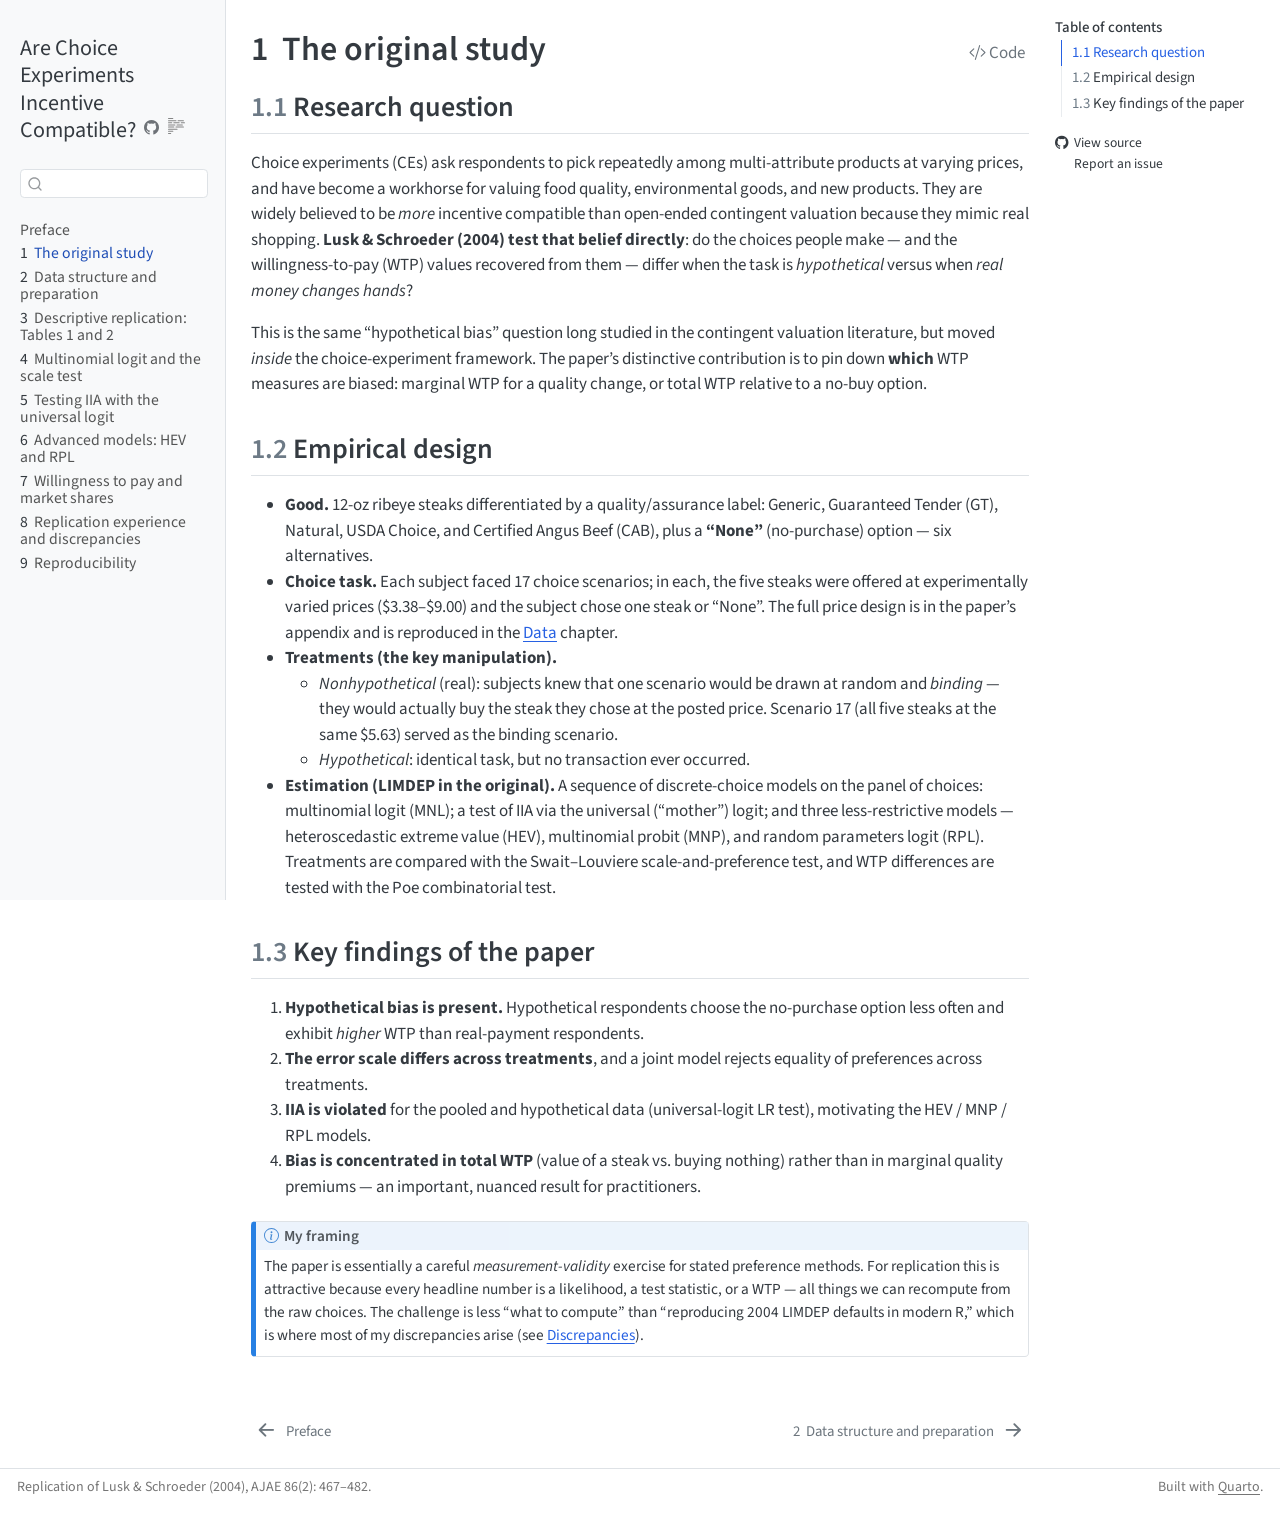
==== docs/01-original-study.html @ c5e1722f "Quarto book: replication of Lusk & Schroeder (2004) in R Multi-chapter Quarto book reproducing Table" ====
<!DOCTYPE html>
<html xmlns="http://www.w3.org/1999/xhtml" lang="en" xml:lang="en"><head>

<meta charset="utf-8">
<meta name="generator" content="quarto-1.4.555">

<meta name="viewport" content="width=device-width, initial-scale=1.0, user-scalable=yes">


<title>Are Choice Experiments Incentive Compatible? - 1&nbsp; The original study</title>
<style>
code{white-space: pre-wrap;}
span.smallcaps{font-variant: small-caps;}
div.columns{display: flex; gap: min(4vw, 1.5em);}
div.column{flex: auto; overflow-x: auto;}
div.hanging-indent{margin-left: 1.5em; text-indent: -1.5em;}
ul.task-list{list-style: none;}
ul.task-list li input[type="checkbox"] {
  width: 0.8em;
  margin: 0 0.8em 0.2em -1em; /* quarto-specific, see https://github.com/quarto-dev/quarto-cli/issues/4556 */ 
  vertical-align: middle;
}
/* CSS for syntax highlighting */
pre > code.sourceCode { white-space: pre; position: relative; }
pre > code.sourceCode > span { line-height: 1.25; }
pre > code.sourceCode > span:empty { height: 1.2em; }
.sourceCode { overflow: visible; }
code.sourceCode > span { color: inherit; text-decoration: inherit; }
div.sourceCode { margin: 1em 0; }
pre.sourceCode { margin: 0; }
@media screen {
div.sourceCode { overflow: auto; }
}
@media print {
pre > code.sourceCode { white-space: pre-wrap; }
pre > code.sourceCode > span { text-indent: -5em; padding-left: 5em; }
}
pre.numberSource code
  { counter-reset: source-line 0; }
pre.numberSource code > span
  { position: relative; left: -4em; counter-increment: source-line; }
pre.numberSource code > span > a:first-child::before
  { content: counter(source-line);
    position: relative; left: -1em; text-align: right; vertical-align: baseline;
    border: none; display: inline-block;
    -webkit-touch-callout: none; -webkit-user-select: none;
    -khtml-user-select: none; -moz-user-select: none;
    -ms-user-select: none; user-select: none;
    padding: 0 4px; width: 4em;
  }
pre.numberSource { margin-left: 3em;  padding-left: 4px; }
div.sourceCode
  {   }
@media screen {
pre > code.sourceCode > span > a:first-child::before { text-decoration: underline; }
}
</style>


<script src="site_libs/quarto-nav/quarto-nav.js"></script>
<script src="site_libs/quarto-nav/headroom.min.js"></script>
<script src="site_libs/clipboard/clipboard.min.js"></script>
<script src="site_libs/quarto-search/autocomplete.umd.js"></script>
<script src="site_libs/quarto-search/fuse.min.js"></script>
<script src="site_libs/quarto-search/quarto-search.js"></script>
<meta name="quarto:offset" content="./">
<link href="./02-data.html" rel="next">
<link href="./index.html" rel="prev">
<script src="site_libs/quarto-html/quarto.js"></script>
<script src="site_libs/quarto-html/popper.min.js"></script>
<script src="site_libs/quarto-html/tippy.umd.min.js"></script>
<script src="site_libs/quarto-html/anchor.min.js"></script>
<link href="site_libs/quarto-html/tippy.css" rel="stylesheet">
<link href="site_libs/quarto-html/quarto-syntax-highlighting.css" rel="stylesheet" id="quarto-text-highlighting-styles">
<script src="site_libs/bootstrap/bootstrap.min.js"></script>
<link href="site_libs/bootstrap/bootstrap-icons.css" rel="stylesheet">
<link href="site_libs/bootstrap/bootstrap.min.css" rel="stylesheet" id="quarto-bootstrap" data-mode="light">
<script id="quarto-search-options" type="application/json">{
  "location": "sidebar",
  "copy-button": false,
  "collapse-after": 3,
  "panel-placement": "start",
  "type": "textbox",
  "limit": 50,
  "keyboard-shortcut": [
    "f",
    "/",
    "s"
  ],
  "show-item-context": false,
  "language": {
    "search-no-results-text": "No results",
    "search-matching-documents-text": "matching documents",
    "search-copy-link-title": "Copy link to search",
    "search-hide-matches-text": "Hide additional matches",
    "search-more-match-text": "more match in this document",
    "search-more-matches-text": "more matches in this document",
    "search-clear-button-title": "Clear",
    "search-text-placeholder": "",
    "search-detached-cancel-button-title": "Cancel",
    "search-submit-button-title": "Submit",
    "search-label": "Search"
  }
}</script>


</head>

<body class="nav-sidebar docked">

<div id="quarto-search-results"></div>
  <header id="quarto-header" class="headroom fixed-top">
  <nav class="quarto-secondary-nav">
    <div class="container-fluid d-flex">
      <button type="button" class="quarto-btn-toggle btn" data-bs-toggle="collapse" data-bs-target=".quarto-sidebar-collapse-item" aria-controls="quarto-sidebar" aria-expanded="false" aria-label="Toggle sidebar navigation" onclick="if (window.quartoToggleHeadroom) { window.quartoToggleHeadroom(); }">
        <i class="bi bi-layout-text-sidebar-reverse"></i>
      </button>
        <nav class="quarto-page-breadcrumbs" aria-label="breadcrumb"><ol class="breadcrumb"><li class="breadcrumb-item"><a href="./01-original-study.html"><span class="chapter-number">1</span>&nbsp; <span class="chapter-title">The original study</span></a></li></ol></nav>
        <a class="flex-grow-1" role="button" data-bs-toggle="collapse" data-bs-target=".quarto-sidebar-collapse-item" aria-controls="quarto-sidebar" aria-expanded="false" aria-label="Toggle sidebar navigation" onclick="if (window.quartoToggleHeadroom) { window.quartoToggleHeadroom(); }">      
        </a>
      <button type="button" class="btn quarto-search-button" aria-label="" onclick="window.quartoOpenSearch();">
        <i class="bi bi-search"></i>
      </button>
    </div>
  </nav>
</header>
<!-- content -->
<div id="quarto-content" class="quarto-container page-columns page-rows-contents page-layout-article">
<!-- sidebar -->
  <nav id="quarto-sidebar" class="sidebar collapse collapse-horizontal quarto-sidebar-collapse-item sidebar-navigation docked overflow-auto">
    <div class="pt-lg-2 mt-2 text-left sidebar-header">
    <div class="sidebar-title mb-0 py-0">
      <a href="./">Are Choice Experiments Incentive Compatible?</a> 
        <div class="sidebar-tools-main">
    <a href="https://github.com/JunJie-Chang/ADCA-replication" title="Source Code" class="quarto-navigation-tool px-1" aria-label="Source Code"><i class="bi bi-github"></i></a>
  <a href="" class="quarto-reader-toggle quarto-navigation-tool px-1" onclick="window.quartoToggleReader(); return false;" title="Toggle reader mode">
  <div class="quarto-reader-toggle-btn">
  <i class="bi"></i>
  </div>
</a>
</div>
    </div>
      </div>
        <div class="mt-2 flex-shrink-0 align-items-center">
        <div class="sidebar-search">
        <div id="quarto-search" class="" title="Search"></div>
        </div>
        </div>
    <div class="sidebar-menu-container"> 
    <ul class="list-unstyled mt-1">
        <li class="sidebar-item">
  <div class="sidebar-item-container"> 
  <a href="./index.html" class="sidebar-item-text sidebar-link">
 <span class="menu-text">Preface</span></a>
  </div>
</li>
        <li class="sidebar-item">
  <div class="sidebar-item-container"> 
  <a href="./01-original-study.html" class="sidebar-item-text sidebar-link active">
 <span class="menu-text"><span class="chapter-number">1</span>&nbsp; <span class="chapter-title">The original study</span></span></a>
  </div>
</li>
        <li class="sidebar-item">
  <div class="sidebar-item-container"> 
  <a href="./02-data.html" class="sidebar-item-text sidebar-link">
 <span class="menu-text"><span class="chapter-number">2</span>&nbsp; <span class="chapter-title">Data structure and preparation</span></span></a>
  </div>
</li>
        <li class="sidebar-item">
  <div class="sidebar-item-container"> 
  <a href="./03-descriptives.html" class="sidebar-item-text sidebar-link">
 <span class="menu-text"><span class="chapter-number">3</span>&nbsp; <span class="chapter-title">Descriptive replication: Tables 1 and 2</span></span></a>
  </div>
</li>
        <li class="sidebar-item">
  <div class="sidebar-item-container"> 
  <a href="./04-mnl.html" class="sidebar-item-text sidebar-link">
 <span class="menu-text"><span class="chapter-number">4</span>&nbsp; <span class="chapter-title">Multinomial logit and the scale test</span></span></a>
  </div>
</li>
        <li class="sidebar-item">
  <div class="sidebar-item-container"> 
  <a href="./05-iia.html" class="sidebar-item-text sidebar-link">
 <span class="menu-text"><span class="chapter-number">5</span>&nbsp; <span class="chapter-title">Testing IIA with the universal logit</span></span></a>
  </div>
</li>
        <li class="sidebar-item">
  <div class="sidebar-item-container"> 
  <a href="./06-advanced-models.html" class="sidebar-item-text sidebar-link">
 <span class="menu-text"><span class="chapter-number">6</span>&nbsp; <span class="chapter-title">Advanced models: HEV and RPL</span></span></a>
  </div>
</li>
        <li class="sidebar-item">
  <div class="sidebar-item-container"> 
  <a href="./07-wtp-figure.html" class="sidebar-item-text sidebar-link">
 <span class="menu-text"><span class="chapter-number">7</span>&nbsp; <span class="chapter-title">Willingness to pay and market shares</span></span></a>
  </div>
</li>
        <li class="sidebar-item">
  <div class="sidebar-item-container"> 
  <a href="./08-discrepancies.html" class="sidebar-item-text sidebar-link">
 <span class="menu-text"><span class="chapter-number">8</span>&nbsp; <span class="chapter-title">Replication experience and discrepancies</span></span></a>
  </div>
</li>
        <li class="sidebar-item">
  <div class="sidebar-item-container"> 
  <a href="./09-reproducibility.html" class="sidebar-item-text sidebar-link">
 <span class="menu-text"><span class="chapter-number">9</span>&nbsp; <span class="chapter-title">Reproducibility</span></span></a>
  </div>
</li>
    </ul>
    </div>
</nav>
<div id="quarto-sidebar-glass" class="quarto-sidebar-collapse-item" data-bs-toggle="collapse" data-bs-target=".quarto-sidebar-collapse-item"></div>
<!-- margin-sidebar -->
    <div id="quarto-margin-sidebar" class="sidebar margin-sidebar">
        <nav id="TOC" role="doc-toc" class="toc-active">
    <h2 id="toc-title">Table of contents</h2>
   
  <ul>
  <li><a href="#research-question" id="toc-research-question" class="nav-link active" data-scroll-target="#research-question"><span class="header-section-number">1.1</span> Research question</a></li>
  <li><a href="#empirical-design" id="toc-empirical-design" class="nav-link" data-scroll-target="#empirical-design"><span class="header-section-number">1.2</span> Empirical design</a></li>
  <li><a href="#key-findings-of-the-paper" id="toc-key-findings-of-the-paper" class="nav-link" data-scroll-target="#key-findings-of-the-paper"><span class="header-section-number">1.3</span> Key findings of the paper</a></li>
  </ul>
<div class="toc-actions"><ul><li><a href="https://github.com/JunJie-Chang/ADCA-replication/blob/main/01-original-study.qmd" class="toc-action"><i class="bi bi-github"></i>View source</a></li><li><a href="https://github.com/JunJie-Chang/ADCA-replication/issues/new" class="toc-action"><i class="bi empty"></i>Report an issue</a></li></ul></div></nav>
    </div>
<!-- main -->
<main class="content" id="quarto-document-content">

<header id="title-block-header" class="quarto-title-block default">
<div class="quarto-title">
<div class="quarto-title-block"><div><h1 class="title"><span id="sec-intro" class="quarto-section-identifier"><span class="chapter-number">1</span>&nbsp; <span class="chapter-title">The original study</span></span></h1><button type="button" class="btn code-tools-button" id="quarto-code-tools-source"><i class="bi"></i> Code</button></div></div>
</div>



<div class="quarto-title-meta">

    
  
    
  </div>
  


</header>


<section id="research-question" class="level2" data-number="1.1">
<h2 data-number="1.1" class="anchored" data-anchor-id="research-question"><span class="header-section-number">1.1</span> Research question</h2>
<p>Choice experiments (CEs) ask respondents to pick repeatedly among multi-attribute products at varying prices, and have become a workhorse for valuing food quality, environmental goods, and new products. They are widely believed to be <em>more</em> incentive compatible than open-ended contingent valuation because they mimic real shopping. <strong>Lusk &amp; Schroeder (2004) test that belief directly</strong>: do the choices people make — and the willingness-to-pay (WTP) values recovered from them — differ when the task is <em>hypothetical</em> versus when <em>real money changes hands</em>?</p>
<p>This is the same “hypothetical bias” question long studied in the contingent valuation literature, but moved <em>inside</em> the choice-experiment framework. The paper’s distinctive contribution is to pin down <strong>which</strong> WTP measures are biased: marginal WTP for a quality change, or total WTP relative to a no-buy option.</p>
</section>
<section id="empirical-design" class="level2" data-number="1.2">
<h2 data-number="1.2" class="anchored" data-anchor-id="empirical-design"><span class="header-section-number">1.2</span> Empirical design</h2>
<ul>
<li><strong>Good.</strong> 12-oz ribeye steaks differentiated by a quality/assurance label: Generic, Guaranteed Tender (GT), Natural, USDA Choice, and Certified Angus Beef (CAB), plus a <strong>“None”</strong> (no-purchase) option — six alternatives.</li>
<li><strong>Choice task.</strong> Each subject faced 17 choice scenarios; in each, the five steaks were offered at experimentally varied prices ($3.38–$9.00) and the subject chose one steak or “None”. The full price design is in the paper’s appendix and is reproduced in the <a href="./02-data.html">Data</a> chapter.</li>
<li><strong>Treatments (the key manipulation).</strong>
<ul>
<li><em>Nonhypothetical</em> (real): subjects knew that one scenario would be drawn at random and <em>binding</em> — they would actually buy the steak they chose at the posted price. Scenario 17 (all five steaks at the same $5.63) served as the binding scenario.</li>
<li><em>Hypothetical</em>: identical task, but no transaction ever occurred.</li>
</ul></li>
<li><strong>Estimation (LIMDEP in the original).</strong> A sequence of discrete-choice models on the panel of choices: multinomial logit (MNL); a test of IIA via the universal (“mother”) logit; and three less-restrictive models — heteroscedastic extreme value (HEV), multinomial probit (MNP), and random parameters logit (RPL). Treatments are compared with the Swait–Louviere scale-and-preference test, and WTP differences are tested with the Poe combinatorial test.</li>
</ul>
</section>
<section id="key-findings-of-the-paper" class="level2" data-number="1.3">
<h2 data-number="1.3" class="anchored" data-anchor-id="key-findings-of-the-paper"><span class="header-section-number">1.3</span> Key findings of the paper</h2>
<ol type="1">
<li><strong>Hypothetical bias is present.</strong> Hypothetical respondents choose the no-purchase option less often and exhibit <em>higher</em> WTP than real-payment respondents.</li>
<li><strong>The error scale differs across treatments</strong>, and a joint model rejects equality of preferences across treatments.</li>
<li><strong>IIA is violated</strong> for the pooled and hypothetical data (universal-logit LR test), motivating the HEV / MNP / RPL models.</li>
<li><strong>Bias is concentrated in total WTP</strong> (value of a steak vs.&nbsp;buying nothing) rather than in marginal quality premiums — an important, nuanced result for practitioners.</li>
</ol>
<div class="callout callout-style-default callout-note callout-titled">
<div class="callout-header d-flex align-content-center">
<div class="callout-icon-container">
<i class="callout-icon"></i>
</div>
<div class="callout-title-container flex-fill">
My framing
</div>
</div>
<div class="callout-body-container callout-body">
<p>The paper is essentially a careful <em>measurement-validity</em> exercise for stated preference methods. For replication this is attractive because every headline number is a likelihood, a test statistic, or a WTP — all things we can recompute from the raw choices. The challenge is less “what to compute” than “reproducing 2004 LIMDEP defaults in modern R,” which is where most of my discrepancies arise (see <a href="./08-discrepancies.html">Discrepancies</a>).</p>
</div>
</div>


<!-- -->

</section>

</main> <!-- /main -->
<script id="quarto-html-after-body" type="application/javascript">
window.document.addEventListener("DOMContentLoaded", function (event) {
  const toggleBodyColorMode = (bsSheetEl) => {
    const mode = bsSheetEl.getAttribute("data-mode");
    const bodyEl = window.document.querySelector("body");
    if (mode === "dark") {
      bodyEl.classList.add("quarto-dark");
      bodyEl.classList.remove("quarto-light");
    } else {
      bodyEl.classList.add("quarto-light");
      bodyEl.classList.remove("quarto-dark");
    }
  }
  const toggleBodyColorPrimary = () => {
    const bsSheetEl = window.document.querySelector("link#quarto-bootstrap");
    if (bsSheetEl) {
      toggleBodyColorMode(bsSheetEl);
    }
  }
  toggleBodyColorPrimary();  
  const icon = "";
  const anchorJS = new window.AnchorJS();
  anchorJS.options = {
    placement: 'right',
    icon: icon
  };
  anchorJS.add('.anchored');
  const isCodeAnnotation = (el) => {
    for (const clz of el.classList) {
      if (clz.startsWith('code-annotation-')) {                     
        return true;
      }
    }
    return false;
  }
  const clipboard = new window.ClipboardJS('.code-copy-button', {
    text: function(trigger) {
      const codeEl = trigger.previousElementSibling.cloneNode(true);
      for (const childEl of codeEl.children) {
        if (isCodeAnnotation(childEl)) {
          childEl.remove();
        }
      }
      return codeEl.innerText;
    }
  });
  clipboard.on('success', function(e) {
    // button target
    const button = e.trigger;
    // don't keep focus
    button.blur();
    // flash "checked"
    button.classList.add('code-copy-button-checked');
    var currentTitle = button.getAttribute("title");
    button.setAttribute("title", "Copied!");
    let tooltip;
    if (window.bootstrap) {
      button.setAttribute("data-bs-toggle", "tooltip");
      button.setAttribute("data-bs-placement", "left");
      button.setAttribute("data-bs-title", "Copied!");
      tooltip = new bootstrap.Tooltip(button, 
        { trigger: "manual", 
          customClass: "code-copy-button-tooltip",
          offset: [0, -8]});
      tooltip.show();    
    }
    setTimeout(function() {
      if (tooltip) {
        tooltip.hide();
        button.removeAttribute("data-bs-title");
        button.removeAttribute("data-bs-toggle");
        button.removeAttribute("data-bs-placement");
      }
      button.setAttribute("title", currentTitle);
      button.classList.remove('code-copy-button-checked');
    }, 1000);
    // clear code selection
    e.clearSelection();
  });
  const viewSource = window.document.getElementById('quarto-view-source') ||
                     window.document.getElementById('quarto-code-tools-source');
  if (viewSource) {
    const sourceUrl = viewSource.getAttribute("data-quarto-source-url");
    viewSource.addEventListener("click", function(e) {
      if (sourceUrl) {
        // rstudio viewer pane
        if (/\bcapabilities=\b/.test(window.location)) {
          window.open(sourceUrl);
        } else {
          window.location.href = sourceUrl;
        }
      } else {
        const modal = new bootstrap.Modal(document.getElementById('quarto-embedded-source-code-modal'));
        modal.show();
      }
      return false;
    });
  }
  function toggleCodeHandler(show) {
    return function(e) {
      const detailsSrc = window.document.querySelectorAll(".cell > details > .sourceCode");
      for (let i=0; i<detailsSrc.length; i++) {
        const details = detailsSrc[i].parentElement;
        if (show) {
          details.open = true;
        } else {
          details.removeAttribute("open");
        }
      }
      const cellCodeDivs = window.document.querySelectorAll(".cell > .sourceCode");
      const fromCls = show ? "hidden" : "unhidden";
      const toCls = show ? "unhidden" : "hidden";
      for (let i=0; i<cellCodeDivs.length; i++) {
        const codeDiv = cellCodeDivs[i];
        if (codeDiv.classList.contains(fromCls)) {
          codeDiv.classList.remove(fromCls);
          codeDiv.classList.add(toCls);
        } 
      }
      return false;
    }
  }
  const hideAllCode = window.document.getElementById("quarto-hide-all-code");
  if (hideAllCode) {
    hideAllCode.addEventListener("click", toggleCodeHandler(false));
  }
  const showAllCode = window.document.getElementById("quarto-show-all-code");
  if (showAllCode) {
    showAllCode.addEventListener("click", toggleCodeHandler(true));
  }
    var localhostRegex = new RegExp(/^(?:http|https):\/\/localhost\:?[0-9]*\//);
    var mailtoRegex = new RegExp(/^mailto:/);
      var filterRegex = new RegExp('/' + window.location.host + '/');
    var isInternal = (href) => {
        return filterRegex.test(href) || localhostRegex.test(href) || mailtoRegex.test(href);
    }
    // Inspect non-navigation links and adorn them if external
 	var links = window.document.querySelectorAll('a[href]:not(.nav-link):not(.navbar-brand):not(.toc-action):not(.sidebar-link):not(.sidebar-item-toggle):not(.pagination-link):not(.no-external):not([aria-hidden]):not(.dropdown-item):not(.quarto-navigation-tool)');
    for (var i=0; i<links.length; i++) {
      const link = links[i];
      if (!isInternal(link.href)) {
        // undo the damage that might have been done by quarto-nav.js in the case of
        // links that we want to consider external
        if (link.dataset.originalHref !== undefined) {
          link.href = link.dataset.originalHref;
        }
      }
    }
  function tippyHover(el, contentFn, onTriggerFn, onUntriggerFn) {
    const config = {
      allowHTML: true,
      maxWidth: 500,
      delay: 100,
      arrow: false,
      appendTo: function(el) {
          return el.parentElement;
      },
      interactive: true,
      interactiveBorder: 10,
      theme: 'quarto',
      placement: 'bottom-start',
    };
    if (contentFn) {
      config.content = contentFn;
    }
    if (onTriggerFn) {
      config.onTrigger = onTriggerFn;
    }
    if (onUntriggerFn) {
      config.onUntrigger = onUntriggerFn;
    }
    window.tippy(el, config); 
  }
  const noterefs = window.document.querySelectorAll('a[role="doc-noteref"]');
  for (var i=0; i<noterefs.length; i++) {
    const ref = noterefs[i];
    tippyHover(ref, function() {
      // use id or data attribute instead here
      let href = ref.getAttribute('data-footnote-href') || ref.getAttribute('href');
      try { href = new URL(href).hash; } catch {}
      const id = href.replace(/^#\/?/, "");
      const note = window.document.getElementById(id);
      if (note) {
        return note.innerHTML;
      } else {
        return "";
      }
    });
  }
  const xrefs = window.document.querySelectorAll('a.quarto-xref');
  const processXRef = (id, note) => {
    // Strip column container classes
    const stripColumnClz = (el) => {
      el.classList.remove("page-full", "page-columns");
      if (el.children) {
        for (const child of el.children) {
          stripColumnClz(child);
        }
      }
    }
    stripColumnClz(note)
    if (id === null || id.startsWith('sec-')) {
      // Special case sections, only their first couple elements
      const container = document.createElement("div");
      if (note.children && note.children.length > 2) {
        container.appendChild(note.children[0].cloneNode(true));
        for (let i = 1; i < note.children.length; i++) {
          const child = note.children[i];
          if (child.tagName === "P" && child.innerText === "") {
            continue;
          } else {
            container.appendChild(child.cloneNode(true));
            break;
          }
        }
        if (window.Quarto?.typesetMath) {
          window.Quarto.typesetMath(container);
        }
        return container.innerHTML
      } else {
        if (window.Quarto?.typesetMath) {
          window.Quarto.typesetMath(note);
        }
        return note.innerHTML;
      }
    } else {
      // Remove any anchor links if they are present
      const anchorLink = note.querySelector('a.anchorjs-link');
      if (anchorLink) {
        anchorLink.remove();
      }
      if (window.Quarto?.typesetMath) {
        window.Quarto.typesetMath(note);
      }
      // TODO in 1.5, we should make sure this works without a callout special case
      if (note.classList.contains("callout")) {
        return note.outerHTML;
      } else {
        return note.innerHTML;
      }
    }
  }
  for (var i=0; i<xrefs.length; i++) {
    const xref = xrefs[i];
    tippyHover(xref, undefined, function(instance) {
      instance.disable();
      let url = xref.getAttribute('href');
      let hash = undefined; 
      if (url.startsWith('#')) {
        hash = url;
      } else {
        try { hash = new URL(url).hash; } catch {}
      }
      if (hash) {
        const id = hash.replace(/^#\/?/, "");
        const note = window.document.getElementById(id);
        if (note !== null) {
          try {
            const html = processXRef(id, note.cloneNode(true));
            instance.setContent(html);
          } finally {
            instance.enable();
            instance.show();
          }
        } else {
          // See if we can fetch this
          fetch(url.split('#')[0])
          .then(res => res.text())
          .then(html => {
            const parser = new DOMParser();
            const htmlDoc = parser.parseFromString(html, "text/html");
            const note = htmlDoc.getElementById(id);
            if (note !== null) {
              const html = processXRef(id, note);
              instance.setContent(html);
            } 
          }).finally(() => {
            instance.enable();
            instance.show();
          });
        }
      } else {
        // See if we can fetch a full url (with no hash to target)
        // This is a special case and we should probably do some content thinning / targeting
        fetch(url)
        .then(res => res.text())
        .then(html => {
          const parser = new DOMParser();
          const htmlDoc = parser.parseFromString(html, "text/html");
          const note = htmlDoc.querySelector('main.content');
          if (note !== null) {
            // This should only happen for chapter cross references
            // (since there is no id in the URL)
            // remove the first header
            if (note.children.length > 0 && note.children[0].tagName === "HEADER") {
              note.children[0].remove();
            }
            const html = processXRef(null, note);
            instance.setContent(html);
          } 
        }).finally(() => {
          instance.enable();
          instance.show();
        });
      }
    }, function(instance) {
    });
  }
      let selectedAnnoteEl;
      const selectorForAnnotation = ( cell, annotation) => {
        let cellAttr = 'data-code-cell="' + cell + '"';
        let lineAttr = 'data-code-annotation="' +  annotation + '"';
        const selector = 'span[' + cellAttr + '][' + lineAttr + ']';
        return selector;
      }
      const selectCodeLines = (annoteEl) => {
        const doc = window.document;
        const targetCell = annoteEl.getAttribute("data-target-cell");
        const targetAnnotation = annoteEl.getAttribute("data-target-annotation");
        const annoteSpan = window.document.querySelector(selectorForAnnotation(targetCell, targetAnnotation));
        const lines = annoteSpan.getAttribute("data-code-lines").split(",");
        const lineIds = lines.map((line) => {
          return targetCell + "-" + line;
        })
        let top = null;
        let height = null;
        let parent = null;
        if (lineIds.length > 0) {
            //compute the position of the single el (top and bottom and make a div)
            const el = window.document.getElementById(lineIds[0]);
            top = el.offsetTop;
            height = el.offsetHeight;
            parent = el.parentElement.parentElement;
          if (lineIds.length > 1) {
            const lastEl = window.document.getElementById(lineIds[lineIds.length - 1]);
            const bottom = lastEl.offsetTop + lastEl.offsetHeight;
            height = bottom - top;
          }
          if (top !== null && height !== null && parent !== null) {
            // cook up a div (if necessary) and position it 
            let div = window.document.getElementById("code-annotation-line-highlight");
            if (div === null) {
              div = window.document.createElement("div");
              div.setAttribute("id", "code-annotation-line-highlight");
              div.style.position = 'absolute';
              parent.appendChild(div);
            }
            div.style.top = top - 2 + "px";
            div.style.height = height + 4 + "px";
            div.style.left = 0;
            let gutterDiv = window.document.getElementById("code-annotation-line-highlight-gutter");
            if (gutterDiv === null) {
              gutterDiv = window.document.createElement("div");
              gutterDiv.setAttribute("id", "code-annotation-line-highlight-gutter");
              gutterDiv.style.position = 'absolute';
              const codeCell = window.document.getElementById(targetCell);
              const gutter = codeCell.querySelector('.code-annotation-gutter');
              gutter.appendChild(gutterDiv);
            }
            gutterDiv.style.top = top - 2 + "px";
            gutterDiv.style.height = height + 4 + "px";
          }
          selectedAnnoteEl = annoteEl;
        }
      };
      const unselectCodeLines = () => {
        const elementsIds = ["code-annotation-line-highlight", "code-annotation-line-highlight-gutter"];
        elementsIds.forEach((elId) => {
          const div = window.document.getElementById(elId);
          if (div) {
            div.remove();
          }
        });
        selectedAnnoteEl = undefined;
      };
        // Handle positioning of the toggle
    window.addEventListener(
      "resize",
      throttle(() => {
        elRect = undefined;
        if (selectedAnnoteEl) {
          selectCodeLines(selectedAnnoteEl);
        }
      }, 10)
    );
    function throttle(fn, ms) {
    let throttle = false;
    let timer;
      return (...args) => {
        if(!throttle) { // first call gets through
            fn.apply(this, args);
            throttle = true;
        } else { // all the others get throttled
            if(timer) clearTimeout(timer); // cancel #2
            timer = setTimeout(() => {
              fn.apply(this, args);
              timer = throttle = false;
            }, ms);
        }
      };
    }
      // Attach click handler to the DT
      const annoteDls = window.document.querySelectorAll('dt[data-target-cell]');
      for (const annoteDlNode of annoteDls) {
        annoteDlNode.addEventListener('click', (event) => {
          const clickedEl = event.target;
          if (clickedEl !== selectedAnnoteEl) {
            unselectCodeLines();
            const activeEl = window.document.querySelector('dt[data-target-cell].code-annotation-active');
            if (activeEl) {
              activeEl.classList.remove('code-annotation-active');
            }
            selectCodeLines(clickedEl);
            clickedEl.classList.add('code-annotation-active');
          } else {
            // Unselect the line
            unselectCodeLines();
            clickedEl.classList.remove('code-annotation-active');
          }
        });
      }
  const findCites = (el) => {
    const parentEl = el.parentElement;
    if (parentEl) {
      const cites = parentEl.dataset.cites;
      if (cites) {
        return {
          el,
          cites: cites.split(' ')
        };
      } else {
        return findCites(el.parentElement)
      }
    } else {
      return undefined;
    }
  };
  var bibliorefs = window.document.querySelectorAll('a[role="doc-biblioref"]');
  for (var i=0; i<bibliorefs.length; i++) {
    const ref = bibliorefs[i];
    const citeInfo = findCites(ref);
    if (citeInfo) {
      tippyHover(citeInfo.el, function() {
        var popup = window.document.createElement('div');
        citeInfo.cites.forEach(function(cite) {
          var citeDiv = window.document.createElement('div');
          citeDiv.classList.add('hanging-indent');
          citeDiv.classList.add('csl-entry');
          var biblioDiv = window.document.getElementById('ref-' + cite);
          if (biblioDiv) {
            citeDiv.innerHTML = biblioDiv.innerHTML;
          }
          popup.appendChild(citeDiv);
        });
        return popup.innerHTML;
      });
    }
  }
});
</script>
<nav class="page-navigation">
  <div class="nav-page nav-page-previous">
      <a href="./index.html" class="pagination-link" aria-label="Preface">
        <i class="bi bi-arrow-left-short"></i> <span class="nav-page-text">Preface</span>
      </a>          
  </div>
  <div class="nav-page nav-page-next">
      <a href="./02-data.html" class="pagination-link" aria-label="Data structure and preparation">
        <span class="nav-page-text"><span class="chapter-number">2</span>&nbsp; <span class="chapter-title">Data structure and preparation</span></span> <i class="bi bi-arrow-right-short"></i>
      </a>
  </div>
</nav><div class="modal fade" id="quarto-embedded-source-code-modal" tabindex="-1" aria-labelledby="quarto-embedded-source-code-modal-label" aria-hidden="true"><div class="modal-dialog modal-dialog-scrollable"><div class="modal-content"><div class="modal-header"><h5 class="modal-title" id="quarto-embedded-source-code-modal-label">Source Code</h5><button class="btn-close" data-bs-dismiss="modal"></button></div><div class="modal-body"><div class="">
<div class="sourceCode" id="cb1" data-shortcodes="false"><pre class="sourceCode markdown code-with-copy"><code class="sourceCode markdown"><span id="cb1-1"><a href="#cb1-1" aria-hidden="true" tabindex="-1"></a><span class="fu"># The original study {#sec-intro}</span></span>
<span id="cb1-2"><a href="#cb1-2" aria-hidden="true" tabindex="-1"></a></span>
<span id="cb1-5"><a href="#cb1-5" aria-hidden="true" tabindex="-1"></a><span class="in">```{r}</span></span>
<span id="cb1-6"><a href="#cb1-6" aria-hidden="true" tabindex="-1"></a><span class="co">#| include: false</span></span>
<span id="cb1-7"><a href="#cb1-7" aria-hidden="true" tabindex="-1"></a><span class="fu">source</span>(<span class="st">"_common.R"</span>)</span>
<span id="cb1-8"><a href="#cb1-8" aria-hidden="true" tabindex="-1"></a><span class="in">```</span></span>
<span id="cb1-9"><a href="#cb1-9" aria-hidden="true" tabindex="-1"></a></span>
<span id="cb1-10"><a href="#cb1-10" aria-hidden="true" tabindex="-1"></a><span class="fu">## Research question</span></span>
<span id="cb1-11"><a href="#cb1-11" aria-hidden="true" tabindex="-1"></a></span>
<span id="cb1-12"><a href="#cb1-12" aria-hidden="true" tabindex="-1"></a>Choice experiments (CEs) ask respondents to pick repeatedly among</span>
<span id="cb1-13"><a href="#cb1-13" aria-hidden="true" tabindex="-1"></a>multi-attribute products at varying prices, and have become a workhorse for</span>
<span id="cb1-14"><a href="#cb1-14" aria-hidden="true" tabindex="-1"></a>valuing food quality, environmental goods, and new products. They are widely</span>
<span id="cb1-15"><a href="#cb1-15" aria-hidden="true" tabindex="-1"></a>believed to be *more* incentive compatible than open-ended contingent valuation</span>
<span id="cb1-16"><a href="#cb1-16" aria-hidden="true" tabindex="-1"></a>because they mimic real shopping. **Lusk &amp; Schroeder (2004) test that belief</span>
<span id="cb1-17"><a href="#cb1-17" aria-hidden="true" tabindex="-1"></a>directly**: do the choices people make — and the willingness-to-pay (WTP) values</span>
<span id="cb1-18"><a href="#cb1-18" aria-hidden="true" tabindex="-1"></a>recovered from them — differ when the task is *hypothetical* versus when *real</span>
<span id="cb1-19"><a href="#cb1-19" aria-hidden="true" tabindex="-1"></a>money changes hands*?</span>
<span id="cb1-20"><a href="#cb1-20" aria-hidden="true" tabindex="-1"></a></span>
<span id="cb1-21"><a href="#cb1-21" aria-hidden="true" tabindex="-1"></a>This is the same "hypothetical bias" question long studied in the contingent</span>
<span id="cb1-22"><a href="#cb1-22" aria-hidden="true" tabindex="-1"></a>valuation literature, but moved *inside* the choice-experiment framework. The</span>
<span id="cb1-23"><a href="#cb1-23" aria-hidden="true" tabindex="-1"></a>paper's distinctive contribution is to pin down **which** WTP measures are</span>
<span id="cb1-24"><a href="#cb1-24" aria-hidden="true" tabindex="-1"></a>biased: marginal WTP for a quality change, or total WTP relative to a no-buy</span>
<span id="cb1-25"><a href="#cb1-25" aria-hidden="true" tabindex="-1"></a>option.</span>
<span id="cb1-26"><a href="#cb1-26" aria-hidden="true" tabindex="-1"></a></span>
<span id="cb1-27"><a href="#cb1-27" aria-hidden="true" tabindex="-1"></a><span class="fu">## Empirical design</span></span>
<span id="cb1-28"><a href="#cb1-28" aria-hidden="true" tabindex="-1"></a></span>
<span id="cb1-29"><a href="#cb1-29" aria-hidden="true" tabindex="-1"></a><span class="ss">- </span>**Good.** 12-oz ribeye steaks differentiated by a quality/assurance label:</span>
<span id="cb1-30"><a href="#cb1-30" aria-hidden="true" tabindex="-1"></a>  Generic, Guaranteed Tender (GT), Natural, USDA Choice, and Certified Angus</span>
<span id="cb1-31"><a href="#cb1-31" aria-hidden="true" tabindex="-1"></a>  Beef (CAB), plus a **"None"** (no-purchase) option — six alternatives.</span>
<span id="cb1-32"><a href="#cb1-32" aria-hidden="true" tabindex="-1"></a><span class="ss">- </span>**Choice task.** Each subject faced 17 choice scenarios; in each, the five</span>
<span id="cb1-33"><a href="#cb1-33" aria-hidden="true" tabindex="-1"></a>  steaks were offered at experimentally varied prices (\$3.38–\$9.00) and the</span>
<span id="cb1-34"><a href="#cb1-34" aria-hidden="true" tabindex="-1"></a>  subject chose one steak or "None". The full price design is in the paper's</span>
<span id="cb1-35"><a href="#cb1-35" aria-hidden="true" tabindex="-1"></a>  appendix and is reproduced in the <span class="co">[</span><span class="ot">Data</span><span class="co">](02-data.qmd)</span> chapter.</span>
<span id="cb1-36"><a href="#cb1-36" aria-hidden="true" tabindex="-1"></a><span class="ss">- </span>**Treatments (the key manipulation).**</span>
<span id="cb1-37"><a href="#cb1-37" aria-hidden="true" tabindex="-1"></a><span class="ss">  - </span>*Nonhypothetical* (real): subjects knew that one scenario would be drawn at</span>
<span id="cb1-38"><a href="#cb1-38" aria-hidden="true" tabindex="-1"></a>    random and *binding* — they would actually buy the steak they chose at the</span>
<span id="cb1-39"><a href="#cb1-39" aria-hidden="true" tabindex="-1"></a>    posted price. Scenario 17 (all five steaks at the same \$5.63) served as the</span>
<span id="cb1-40"><a href="#cb1-40" aria-hidden="true" tabindex="-1"></a>    binding scenario.</span>
<span id="cb1-41"><a href="#cb1-41" aria-hidden="true" tabindex="-1"></a><span class="ss">  - </span>*Hypothetical*: identical task, but no transaction ever occurred.</span>
<span id="cb1-42"><a href="#cb1-42" aria-hidden="true" tabindex="-1"></a><span class="ss">- </span>**Estimation (LIMDEP in the original).** A sequence of discrete-choice models</span>
<span id="cb1-43"><a href="#cb1-43" aria-hidden="true" tabindex="-1"></a>  on the panel of choices: multinomial logit (MNL); a test of IIA via the</span>
<span id="cb1-44"><a href="#cb1-44" aria-hidden="true" tabindex="-1"></a>  universal ("mother") logit; and three less-restrictive models —</span>
<span id="cb1-45"><a href="#cb1-45" aria-hidden="true" tabindex="-1"></a>  heteroscedastic extreme value (HEV), multinomial probit (MNP), and random</span>
<span id="cb1-46"><a href="#cb1-46" aria-hidden="true" tabindex="-1"></a>  parameters logit (RPL). Treatments are compared with the Swait–Louviere</span>
<span id="cb1-47"><a href="#cb1-47" aria-hidden="true" tabindex="-1"></a>  scale-and-preference test, and WTP differences are tested with the Poe</span>
<span id="cb1-48"><a href="#cb1-48" aria-hidden="true" tabindex="-1"></a>  combinatorial test.</span>
<span id="cb1-49"><a href="#cb1-49" aria-hidden="true" tabindex="-1"></a></span>
<span id="cb1-50"><a href="#cb1-50" aria-hidden="true" tabindex="-1"></a><span class="fu">## Key findings of the paper</span></span>
<span id="cb1-51"><a href="#cb1-51" aria-hidden="true" tabindex="-1"></a></span>
<span id="cb1-52"><a href="#cb1-52" aria-hidden="true" tabindex="-1"></a><span class="ss">1. </span>**Hypothetical bias is present.** Hypothetical respondents choose the</span>
<span id="cb1-53"><a href="#cb1-53" aria-hidden="true" tabindex="-1"></a>   no-purchase option less often and exhibit *higher* WTP than real-payment</span>
<span id="cb1-54"><a href="#cb1-54" aria-hidden="true" tabindex="-1"></a>   respondents.</span>
<span id="cb1-55"><a href="#cb1-55" aria-hidden="true" tabindex="-1"></a><span class="ss">2. </span>**The error scale differs across treatments**, and a joint model rejects</span>
<span id="cb1-56"><a href="#cb1-56" aria-hidden="true" tabindex="-1"></a>   equality of preferences across treatments.</span>
<span id="cb1-57"><a href="#cb1-57" aria-hidden="true" tabindex="-1"></a><span class="ss">3. </span>**IIA is violated** for the pooled and hypothetical data (universal-logit LR</span>
<span id="cb1-58"><a href="#cb1-58" aria-hidden="true" tabindex="-1"></a>   test), motivating the HEV / MNP / RPL models.</span>
<span id="cb1-59"><a href="#cb1-59" aria-hidden="true" tabindex="-1"></a><span class="ss">4. </span>**Bias is concentrated in total WTP** (value of a steak vs. buying nothing)</span>
<span id="cb1-60"><a href="#cb1-60" aria-hidden="true" tabindex="-1"></a>   rather than in marginal quality premiums — an important, nuanced result for</span>
<span id="cb1-61"><a href="#cb1-61" aria-hidden="true" tabindex="-1"></a>   practitioners.</span>
<span id="cb1-62"><a href="#cb1-62" aria-hidden="true" tabindex="-1"></a></span>
<span id="cb1-63"><a href="#cb1-63" aria-hidden="true" tabindex="-1"></a>::: {.callout-note}</span>
<span id="cb1-64"><a href="#cb1-64" aria-hidden="true" tabindex="-1"></a><span class="fu">## My framing</span></span>
<span id="cb1-65"><a href="#cb1-65" aria-hidden="true" tabindex="-1"></a>The paper is essentially a careful *measurement-validity* exercise for stated</span>
<span id="cb1-66"><a href="#cb1-66" aria-hidden="true" tabindex="-1"></a>preference methods. For replication this is attractive because every headline</span>
<span id="cb1-67"><a href="#cb1-67" aria-hidden="true" tabindex="-1"></a>number is a likelihood, a test statistic, or a WTP — all things we can recompute</span>
<span id="cb1-68"><a href="#cb1-68" aria-hidden="true" tabindex="-1"></a>from the raw choices. The challenge is less "what to compute" than "reproducing</span>
<span id="cb1-69"><a href="#cb1-69" aria-hidden="true" tabindex="-1"></a>2004 LIMDEP defaults in modern R," which is where most of my discrepancies arise</span>
<span id="cb1-70"><a href="#cb1-70" aria-hidden="true" tabindex="-1"></a>(see <span class="co">[</span><span class="ot">Discrepancies</span><span class="co">](08-discrepancies.qmd)</span>).</span>
<span id="cb1-71"><a href="#cb1-71" aria-hidden="true" tabindex="-1"></a>:::</span>
</code><button title="Copy to Clipboard" class="code-copy-button"><i class="bi"></i></button></pre></div>
</div></div></div></div></div>
</div> <!-- /content -->
<footer class="footer">
  <div class="nav-footer">
    <div class="nav-footer-left">
<p>Replication of Lusk &amp; Schroeder (2004), AJAE 86(2): 467–482.</p>
</div>   
    <div class="nav-footer-center">
      &nbsp;
    <div class="toc-actions d-sm-block d-md-none"><ul><li><a href="https://github.com/JunJie-Chang/ADCA-replication/blob/main/01-original-study.qmd" class="toc-action"><i class="bi bi-github"></i>View source</a></li><li><a href="https://github.com/JunJie-Chang/ADCA-replication/issues/new" class="toc-action"><i class="bi empty"></i>Report an issue</a></li></ul></div></div>
    <div class="nav-footer-right">
<p>Built with <a href="https://quarto.org">Quarto</a>.</p>
</div>
  </div>
</footer>




</body></html>
---- docs/site_libs/quarto-html/tippy.css ----
.tippy-box[data-animation=fade][data-state=hidden]{opacity:0}[data-tippy-root]{max-width:calc(100vw - 10px)}.tippy-box{position:relative;background-color:#333;color:#fff;border-radius:4px;font-size:14px;line-height:1.4;white-space:normal;outline:0;transition-property:transform,visibility,opacity}.tippy-box[data-placement^=top]>.tippy-arrow{bottom:0}.tippy-box[data-placement^=top]>.tippy-arrow:before{bottom:-7px;left:0;border-width:8px 8px 0;border-top-color:initial;transform-origin:center top}.tippy-box[data-placement^=bottom]>.tippy-arrow{top:0}.tippy-box[data-placement^=bottom]>.tippy-arrow:before{top:-7px;left:0;border-width:0 8px 8px;border-bottom-color:initial;transform-origin:center bottom}.tippy-box[data-placement^=left]>.tippy-arrow{right:0}.tippy-box[data-placement^=left]>.tippy-arrow:before{border-width:8px 0 8px 8px;border-left-color:initial;right:-7px;transform-origin:center left}.tippy-box[data-placement^=right]>.tippy-arrow{left:0}.tippy-box[data-placement^=right]>.tippy-arrow:before{left:-7px;border-width:8px 8px 8px 0;border-right-color:initial;transform-origin:center right}.tippy-box[data-inertia][data-state=visible]{transition-timing-function:cubic-bezier(.54,1.5,.38,1.11)}.tippy-arrow{width:16px;height:16px;color:#333}.tippy-arrow:before{content:"";position:absolute;border-color:transparent;border-style:solid}.tippy-content{position:relative;padding:5px 9px;z-index:1}
---- docs/site_libs/quarto-html/quarto-syntax-highlighting.css ----
/* quarto syntax highlight colors */
:root {
  --quarto-hl-ot-color: #003B4F;
  --quarto-hl-at-color: #657422;
  --quarto-hl-ss-color: #20794D;
  --quarto-hl-an-color: #5E5E5E;
  --quarto-hl-fu-color: #4758AB;
  --quarto-hl-st-color: #20794D;
  --quarto-hl-cf-color: #003B4F;
  --quarto-hl-op-color: #5E5E5E;
  --quarto-hl-er-color: #AD0000;
  --quarto-hl-bn-color: #AD0000;
  --quarto-hl-al-color: #AD0000;
  --quarto-hl-va-color: #111111;
  --quarto-hl-bu-color: inherit;
  --quarto-hl-ex-color: inherit;
  --quarto-hl-pp-color: #AD0000;
  --quarto-hl-in-color: #5E5E5E;
  --quarto-hl-vs-color: #20794D;
  --quarto-hl-wa-color: #5E5E5E;
  --quarto-hl-do-color: #5E5E5E;
  --quarto-hl-im-color: #00769E;
  --quarto-hl-ch-color: #20794D;
  --quarto-hl-dt-color: #AD0000;
  --quarto-hl-fl-color: #AD0000;
  --quarto-hl-co-color: #5E5E5E;
  --quarto-hl-cv-color: #5E5E5E;
  --quarto-hl-cn-color: #8f5902;
  --quarto-hl-sc-color: #5E5E5E;
  --quarto-hl-dv-color: #AD0000;
  --quarto-hl-kw-color: #003B4F;
}

/* other quarto variables */
:root {
  --quarto-font-monospace: SFMono-Regular, Menlo, Monaco, Consolas, "Liberation Mono", "Courier New", monospace;
}

pre > code.sourceCode > span {
  color: #003B4F;
}

code span {
  color: #003B4F;
}

code.sourceCode > span {
  color: #003B4F;
}

div.sourceCode,
div.sourceCode pre.sourceCode {
  color: #003B4F;
}

code span.ot {
  color: #003B4F;
  font-style: inherit;
}

code span.at {
  color: #657422;
  font-style: inherit;
}

code span.ss {
  color: #20794D;
  font-style: inherit;
}

code span.an {
  color: #5E5E5E;
  font-style: inherit;
}

code span.fu {
  color: #4758AB;
  font-style: inherit;
}

code span.st {
  color: #20794D;
  font-style: inherit;
}

code span.cf {
  color: #003B4F;
  font-style: inherit;
}

code span.op {
  color: #5E5E5E;
  font-style: inherit;
}

code span.er {
  color: #AD0000;
  font-style: inherit;
}

code span.bn {
  color: #AD0000;
  font-style: inherit;
}

code span.al {
  color: #AD0000;
  font-style: inherit;
}

code span.va {
  color: #111111;
  font-style: inherit;
}

code span.bu {
  font-style: inherit;
}

code span.ex {
  font-style: inherit;
}

code span.pp {
  color: #AD0000;
  font-style: inherit;
}

code span.in {
  color: #5E5E5E;
  font-style: inherit;
}

code span.vs {
  color: #20794D;
  font-style: inherit;
}

code span.wa {
  color: #5E5E5E;
  font-style: italic;
}

code span.do {
  color: #5E5E5E;
  font-style: italic;
}

code span.im {
  color: #00769E;
  font-style: inherit;
}

code span.ch {
  color: #20794D;
  font-style: inherit;
}

code span.dt {
  color: #AD0000;
  font-style: inherit;
}

code span.fl {
  color: #AD0000;
  font-style: inherit;
}

code span.co {
  color: #5E5E5E;
  font-style: inherit;
}

code span.cv {
  color: #5E5E5E;
  font-style: italic;
}

code span.cn {
  color: #8f5902;
  font-style: inherit;
}

code span.sc {
  color: #5E5E5E;
  font-style: inherit;
}

code span.dv {
  color: #AD0000;
  font-style: inherit;
}

code span.kw {
  color: #003B4F;
  font-style: inherit;
}

.prevent-inlining {
  content: "</";
}

/*# sourceMappingURL=debc5d5d77c3f9108843748ff7464032.css.map */
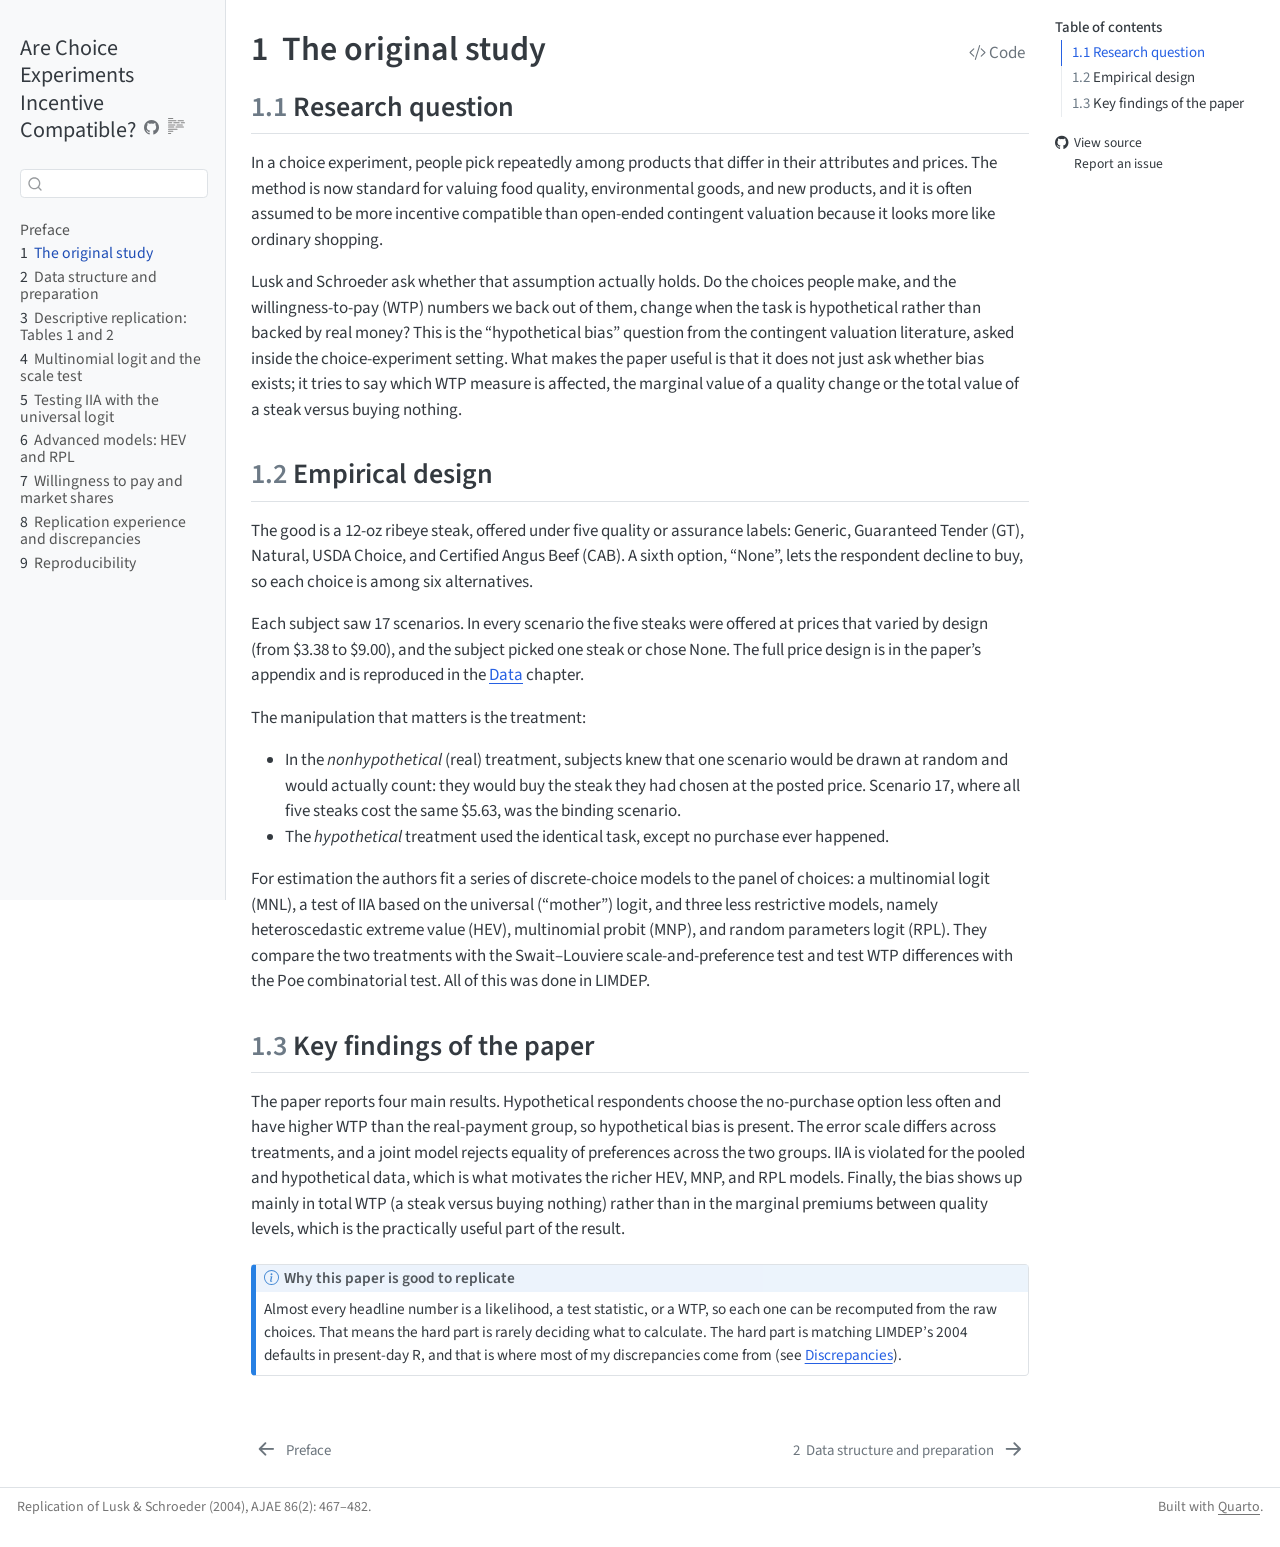
==== commit 82bb02f0: "Rewrite prose in a plainer, less AI-sounding voice Narrative only: cut em-dash overuse, drop formula" ====
--- a/docs/01-original-study.html
+++ b/docs/01-original-study.html
@@ -248,41 +248,34 @@
 
 <section id="research-question" class="level2" data-number="1.1">
 <h2 data-number="1.1" class="anchored" data-anchor-id="research-question"><span class="header-section-number">1.1</span> Research question</h2>
-<p>Choice experiments (CEs) ask respondents to pick repeatedly among multi-attribute products at varying prices, and have become a workhorse for valuing food quality, environmental goods, and new products. They are widely believed to be <em>more</em> incentive compatible than open-ended contingent valuation because they mimic real shopping. <strong>Lusk &amp; Schroeder (2004) test that belief directly</strong>: do the choices people make — and the willingness-to-pay (WTP) values recovered from them — differ when the task is <em>hypothetical</em> versus when <em>real money changes hands</em>?</p>
-<p>This is the same “hypothetical bias” question long studied in the contingent valuation literature, but moved <em>inside</em> the choice-experiment framework. The paper’s distinctive contribution is to pin down <strong>which</strong> WTP measures are biased: marginal WTP for a quality change, or total WTP relative to a no-buy option.</p>
+<p>In a choice experiment, people pick repeatedly among products that differ in their attributes and prices. The method is now standard for valuing food quality, environmental goods, and new products, and it is often assumed to be more incentive compatible than open-ended contingent valuation because it looks more like ordinary shopping.</p>
+<p>Lusk and Schroeder ask whether that assumption actually holds. Do the choices people make, and the willingness-to-pay (WTP) numbers we back out of them, change when the task is hypothetical rather than backed by real money? This is the “hypothetical bias” question from the contingent valuation literature, asked inside the choice-experiment setting. What makes the paper useful is that it does not just ask whether bias exists; it tries to say which WTP measure is affected, the marginal value of a quality change or the total value of a steak versus buying nothing.</p>
 </section>
 <section id="empirical-design" class="level2" data-number="1.2">
 <h2 data-number="1.2" class="anchored" data-anchor-id="empirical-design"><span class="header-section-number">1.2</span> Empirical design</h2>
+<p>The good is a 12-oz ribeye steak, offered under five quality or assurance labels: Generic, Guaranteed Tender (GT), Natural, USDA Choice, and Certified Angus Beef (CAB). A sixth option, “None”, lets the respondent decline to buy, so each choice is among six alternatives.</p>
+<p>Each subject saw 17 scenarios. In every scenario the five steaks were offered at prices that varied by design (from $3.38 to $9.00), and the subject picked one steak or chose None. The full price design is in the paper’s appendix and is reproduced in the <a href="./02-data.html">Data</a> chapter.</p>
+<p>The manipulation that matters is the treatment:</p>
 <ul>
-<li><strong>Good.</strong> 12-oz ribeye steaks differentiated by a quality/assurance label: Generic, Guaranteed Tender (GT), Natural, USDA Choice, and Certified Angus Beef (CAB), plus a <strong>“None”</strong> (no-purchase) option — six alternatives.</li>
-<li><strong>Choice task.</strong> Each subject faced 17 choice scenarios; in each, the five steaks were offered at experimentally varied prices ($3.38–$9.00) and the subject chose one steak or “None”. The full price design is in the paper’s appendix and is reproduced in the <a href="./02-data.html">Data</a> chapter.</li>
-<li><strong>Treatments (the key manipulation).</strong>
-<ul>
-<li><em>Nonhypothetical</em> (real): subjects knew that one scenario would be drawn at random and <em>binding</em> — they would actually buy the steak they chose at the posted price. Scenario 17 (all five steaks at the same $5.63) served as the binding scenario.</li>
-<li><em>Hypothetical</em>: identical task, but no transaction ever occurred.</li>
-</ul></li>
-<li><strong>Estimation (LIMDEP in the original).</strong> A sequence of discrete-choice models on the panel of choices: multinomial logit (MNL); a test of IIA via the universal (“mother”) logit; and three less-restrictive models — heteroscedastic extreme value (HEV), multinomial probit (MNP), and random parameters logit (RPL). Treatments are compared with the Swait–Louviere scale-and-preference test, and WTP differences are tested with the Poe combinatorial test.</li>
+<li>In the <em>nonhypothetical</em> (real) treatment, subjects knew that one scenario would be drawn at random and would actually count: they would buy the steak they had chosen at the posted price. Scenario 17, where all five steaks cost the same $5.63, was the binding scenario.</li>
+<li>The <em>hypothetical</em> treatment used the identical task, except no purchase ever happened.</li>
 </ul>
+<p>For estimation the authors fit a series of discrete-choice models to the panel of choices: a multinomial logit (MNL), a test of IIA based on the universal (“mother”) logit, and three less restrictive models, namely heteroscedastic extreme value (HEV), multinomial probit (MNP), and random parameters logit (RPL). They compare the two treatments with the Swait–Louviere scale-and-preference test and test WTP differences with the Poe combinatorial test. All of this was done in LIMDEP.</p>
 </section>
 <section id="key-findings-of-the-paper" class="level2" data-number="1.3">
 <h2 data-number="1.3" class="anchored" data-anchor-id="key-findings-of-the-paper"><span class="header-section-number">1.3</span> Key findings of the paper</h2>
-<ol type="1">
-<li><strong>Hypothetical bias is present.</strong> Hypothetical respondents choose the no-purchase option less often and exhibit <em>higher</em> WTP than real-payment respondents.</li>
-<li><strong>The error scale differs across treatments</strong>, and a joint model rejects equality of preferences across treatments.</li>
-<li><strong>IIA is violated</strong> for the pooled and hypothetical data (universal-logit LR test), motivating the HEV / MNP / RPL models.</li>
-<li><strong>Bias is concentrated in total WTP</strong> (value of a steak vs.&nbsp;buying nothing) rather than in marginal quality premiums — an important, nuanced result for practitioners.</li>
-</ol>
+<p>The paper reports four main results. Hypothetical respondents choose the no-purchase option less often and have higher WTP than the real-payment group, so hypothetical bias is present. The error scale differs across treatments, and a joint model rejects equality of preferences across the two groups. IIA is violated for the pooled and hypothetical data, which is what motivates the richer HEV, MNP, and RPL models. Finally, the bias shows up mainly in total WTP (a steak versus buying nothing) rather than in the marginal premiums between quality levels, which is the practically useful part of the result.</p>
 <div class="callout callout-style-default callout-note callout-titled">
 <div class="callout-header d-flex align-content-center">
 <div class="callout-icon-container">
 <i class="callout-icon"></i>
 </div>
 <div class="callout-title-container flex-fill">
-My framing
+Why this paper is good to replicate
 </div>
 </div>
 <div class="callout-body-container callout-body">
-<p>The paper is essentially a careful <em>measurement-validity</em> exercise for stated preference methods. For replication this is attractive because every headline number is a likelihood, a test statistic, or a WTP — all things we can recompute from the raw choices. The challenge is less “what to compute” than “reproducing 2004 LIMDEP defaults in modern R,” which is where most of my discrepancies arise (see <a href="./08-discrepancies.html">Discrepancies</a>).</p>
+<p>Almost every headline number is a likelihood, a test statistic, or a WTP, so each one can be recomputed from the raw choices. That means the hard part is rarely deciding what to calculate. The hard part is matching LIMDEP’s 2004 defaults in present-day R, and that is where most of my discrepancies come from (see <a href="./08-discrepancies.html">Discrepancies</a>).</p>
 </div>
 </div>
 
@@ -773,66 +766,69 @@
 <span id="cb1-9"><a href="#cb1-9" aria-hidden="true" tabindex="-1"></a></span>
 <span id="cb1-10"><a href="#cb1-10" aria-hidden="true" tabindex="-1"></a><span class="fu">## Research question</span></span>
 <span id="cb1-11"><a href="#cb1-11" aria-hidden="true" tabindex="-1"></a></span>
-<span id="cb1-12"><a href="#cb1-12" aria-hidden="true" tabindex="-1"></a>Choice experiments (CEs) ask respondents to pick repeatedly among</span>
-<span id="cb1-13"><a href="#cb1-13" aria-hidden="true" tabindex="-1"></a>multi-attribute products at varying prices, and have become a workhorse for</span>
-<span id="cb1-14"><a href="#cb1-14" aria-hidden="true" tabindex="-1"></a>valuing food quality, environmental goods, and new products. They are widely</span>
-<span id="cb1-15"><a href="#cb1-15" aria-hidden="true" tabindex="-1"></a>believed to be *more* incentive compatible than open-ended contingent valuation</span>
-<span id="cb1-16"><a href="#cb1-16" aria-hidden="true" tabindex="-1"></a>because they mimic real shopping. **Lusk &amp; Schroeder (2004) test that belief</span>
-<span id="cb1-17"><a href="#cb1-17" aria-hidden="true" tabindex="-1"></a>directly**: do the choices people make — and the willingness-to-pay (WTP) values</span>
-<span id="cb1-18"><a href="#cb1-18" aria-hidden="true" tabindex="-1"></a>recovered from them — differ when the task is *hypothetical* versus when *real</span>
-<span id="cb1-19"><a href="#cb1-19" aria-hidden="true" tabindex="-1"></a>money changes hands*?</span>
-<span id="cb1-20"><a href="#cb1-20" aria-hidden="true" tabindex="-1"></a></span>
-<span id="cb1-21"><a href="#cb1-21" aria-hidden="true" tabindex="-1"></a>This is the same "hypothetical bias" question long studied in the contingent</span>
-<span id="cb1-22"><a href="#cb1-22" aria-hidden="true" tabindex="-1"></a>valuation literature, but moved *inside* the choice-experiment framework. The</span>
-<span id="cb1-23"><a href="#cb1-23" aria-hidden="true" tabindex="-1"></a>paper's distinctive contribution is to pin down **which** WTP measures are</span>
-<span id="cb1-24"><a href="#cb1-24" aria-hidden="true" tabindex="-1"></a>biased: marginal WTP for a quality change, or total WTP relative to a no-buy</span>
-<span id="cb1-25"><a href="#cb1-25" aria-hidden="true" tabindex="-1"></a>option.</span>
+<span id="cb1-12"><a href="#cb1-12" aria-hidden="true" tabindex="-1"></a>In a choice experiment, people pick repeatedly among products that differ in</span>
+<span id="cb1-13"><a href="#cb1-13" aria-hidden="true" tabindex="-1"></a>their attributes and prices. The method is now standard for valuing food</span>
+<span id="cb1-14"><a href="#cb1-14" aria-hidden="true" tabindex="-1"></a>quality, environmental goods, and new products, and it is often assumed to be</span>
+<span id="cb1-15"><a href="#cb1-15" aria-hidden="true" tabindex="-1"></a>more incentive compatible than open-ended contingent valuation because it looks</span>
+<span id="cb1-16"><a href="#cb1-16" aria-hidden="true" tabindex="-1"></a>more like ordinary shopping.</span>
+<span id="cb1-17"><a href="#cb1-17" aria-hidden="true" tabindex="-1"></a></span>
+<span id="cb1-18"><a href="#cb1-18" aria-hidden="true" tabindex="-1"></a>Lusk and Schroeder ask whether that assumption actually holds. Do the choices</span>
+<span id="cb1-19"><a href="#cb1-19" aria-hidden="true" tabindex="-1"></a>people make, and the willingness-to-pay (WTP) numbers we back out of them, change</span>
+<span id="cb1-20"><a href="#cb1-20" aria-hidden="true" tabindex="-1"></a>when the task is hypothetical rather than backed by real money? This is the</span>
+<span id="cb1-21"><a href="#cb1-21" aria-hidden="true" tabindex="-1"></a>"hypothetical bias" question from the contingent valuation literature, asked</span>
+<span id="cb1-22"><a href="#cb1-22" aria-hidden="true" tabindex="-1"></a>inside the choice-experiment setting. What makes the paper useful is that it does</span>
+<span id="cb1-23"><a href="#cb1-23" aria-hidden="true" tabindex="-1"></a>not just ask whether bias exists; it tries to say which WTP measure is affected,</span>
+<span id="cb1-24"><a href="#cb1-24" aria-hidden="true" tabindex="-1"></a>the marginal value of a quality change or the total value of a steak versus</span>
+<span id="cb1-25"><a href="#cb1-25" aria-hidden="true" tabindex="-1"></a>buying nothing.</span>
 <span id="cb1-26"><a href="#cb1-26" aria-hidden="true" tabindex="-1"></a></span>
 <span id="cb1-27"><a href="#cb1-27" aria-hidden="true" tabindex="-1"></a><span class="fu">## Empirical design</span></span>
 <span id="cb1-28"><a href="#cb1-28" aria-hidden="true" tabindex="-1"></a></span>
-<span id="cb1-29"><a href="#cb1-29" aria-hidden="true" tabindex="-1"></a><span class="ss">- </span>**Good.** 12-oz ribeye steaks differentiated by a quality/assurance label:</span>
-<span id="cb1-30"><a href="#cb1-30" aria-hidden="true" tabindex="-1"></a>  Generic, Guaranteed Tender (GT), Natural, USDA Choice, and Certified Angus</span>
-<span id="cb1-31"><a href="#cb1-31" aria-hidden="true" tabindex="-1"></a>  Beef (CAB), plus a **"None"** (no-purchase) option — six alternatives.</span>
-<span id="cb1-32"><a href="#cb1-32" aria-hidden="true" tabindex="-1"></a><span class="ss">- </span>**Choice task.** Each subject faced 17 choice scenarios; in each, the five</span>
-<span id="cb1-33"><a href="#cb1-33" aria-hidden="true" tabindex="-1"></a>  steaks were offered at experimentally varied prices (\$3.38–\$9.00) and the</span>
-<span id="cb1-34"><a href="#cb1-34" aria-hidden="true" tabindex="-1"></a>  subject chose one steak or "None". The full price design is in the paper's</span>
-<span id="cb1-35"><a href="#cb1-35" aria-hidden="true" tabindex="-1"></a>  appendix and is reproduced in the <span class="co">[</span><span class="ot">Data</span><span class="co">](02-data.qmd)</span> chapter.</span>
-<span id="cb1-36"><a href="#cb1-36" aria-hidden="true" tabindex="-1"></a><span class="ss">- </span>**Treatments (the key manipulation).**</span>
-<span id="cb1-37"><a href="#cb1-37" aria-hidden="true" tabindex="-1"></a><span class="ss">  - </span>*Nonhypothetical* (real): subjects knew that one scenario would be drawn at</span>
-<span id="cb1-38"><a href="#cb1-38" aria-hidden="true" tabindex="-1"></a>    random and *binding* — they would actually buy the steak they chose at the</span>
-<span id="cb1-39"><a href="#cb1-39" aria-hidden="true" tabindex="-1"></a>    posted price. Scenario 17 (all five steaks at the same \$5.63) served as the</span>
-<span id="cb1-40"><a href="#cb1-40" aria-hidden="true" tabindex="-1"></a>    binding scenario.</span>
-<span id="cb1-41"><a href="#cb1-41" aria-hidden="true" tabindex="-1"></a><span class="ss">  - </span>*Hypothetical*: identical task, but no transaction ever occurred.</span>
-<span id="cb1-42"><a href="#cb1-42" aria-hidden="true" tabindex="-1"></a><span class="ss">- </span>**Estimation (LIMDEP in the original).** A sequence of discrete-choice models</span>
-<span id="cb1-43"><a href="#cb1-43" aria-hidden="true" tabindex="-1"></a>  on the panel of choices: multinomial logit (MNL); a test of IIA via the</span>
-<span id="cb1-44"><a href="#cb1-44" aria-hidden="true" tabindex="-1"></a>  universal ("mother") logit; and three less-restrictive models —</span>
-<span id="cb1-45"><a href="#cb1-45" aria-hidden="true" tabindex="-1"></a>  heteroscedastic extreme value (HEV), multinomial probit (MNP), and random</span>
-<span id="cb1-46"><a href="#cb1-46" aria-hidden="true" tabindex="-1"></a>  parameters logit (RPL). Treatments are compared with the Swait–Louviere</span>
-<span id="cb1-47"><a href="#cb1-47" aria-hidden="true" tabindex="-1"></a>  scale-and-preference test, and WTP differences are tested with the Poe</span>
-<span id="cb1-48"><a href="#cb1-48" aria-hidden="true" tabindex="-1"></a>  combinatorial test.</span>
-<span id="cb1-49"><a href="#cb1-49" aria-hidden="true" tabindex="-1"></a></span>
-<span id="cb1-50"><a href="#cb1-50" aria-hidden="true" tabindex="-1"></a><span class="fu">## Key findings of the paper</span></span>
-<span id="cb1-51"><a href="#cb1-51" aria-hidden="true" tabindex="-1"></a></span>
-<span id="cb1-52"><a href="#cb1-52" aria-hidden="true" tabindex="-1"></a><span class="ss">1. </span>**Hypothetical bias is present.** Hypothetical respondents choose the</span>
-<span id="cb1-53"><a href="#cb1-53" aria-hidden="true" tabindex="-1"></a>   no-purchase option less often and exhibit *higher* WTP than real-payment</span>
-<span id="cb1-54"><a href="#cb1-54" aria-hidden="true" tabindex="-1"></a>   respondents.</span>
-<span id="cb1-55"><a href="#cb1-55" aria-hidden="true" tabindex="-1"></a><span class="ss">2. </span>**The error scale differs across treatments**, and a joint model rejects</span>
-<span id="cb1-56"><a href="#cb1-56" aria-hidden="true" tabindex="-1"></a>   equality of preferences across treatments.</span>
-<span id="cb1-57"><a href="#cb1-57" aria-hidden="true" tabindex="-1"></a><span class="ss">3. </span>**IIA is violated** for the pooled and hypothetical data (universal-logit LR</span>
-<span id="cb1-58"><a href="#cb1-58" aria-hidden="true" tabindex="-1"></a>   test), motivating the HEV / MNP / RPL models.</span>
-<span id="cb1-59"><a href="#cb1-59" aria-hidden="true" tabindex="-1"></a><span class="ss">4. </span>**Bias is concentrated in total WTP** (value of a steak vs. buying nothing)</span>
-<span id="cb1-60"><a href="#cb1-60" aria-hidden="true" tabindex="-1"></a>   rather than in marginal quality premiums — an important, nuanced result for</span>
-<span id="cb1-61"><a href="#cb1-61" aria-hidden="true" tabindex="-1"></a>   practitioners.</span>
-<span id="cb1-62"><a href="#cb1-62" aria-hidden="true" tabindex="-1"></a></span>
-<span id="cb1-63"><a href="#cb1-63" aria-hidden="true" tabindex="-1"></a>::: {.callout-note}</span>
-<span id="cb1-64"><a href="#cb1-64" aria-hidden="true" tabindex="-1"></a><span class="fu">## My framing</span></span>
-<span id="cb1-65"><a href="#cb1-65" aria-hidden="true" tabindex="-1"></a>The paper is essentially a careful *measurement-validity* exercise for stated</span>
-<span id="cb1-66"><a href="#cb1-66" aria-hidden="true" tabindex="-1"></a>preference methods. For replication this is attractive because every headline</span>
-<span id="cb1-67"><a href="#cb1-67" aria-hidden="true" tabindex="-1"></a>number is a likelihood, a test statistic, or a WTP — all things we can recompute</span>
-<span id="cb1-68"><a href="#cb1-68" aria-hidden="true" tabindex="-1"></a>from the raw choices. The challenge is less "what to compute" than "reproducing</span>
-<span id="cb1-69"><a href="#cb1-69" aria-hidden="true" tabindex="-1"></a>2004 LIMDEP defaults in modern R," which is where most of my discrepancies arise</span>
-<span id="cb1-70"><a href="#cb1-70" aria-hidden="true" tabindex="-1"></a>(see <span class="co">[</span><span class="ot">Discrepancies</span><span class="co">](08-discrepancies.qmd)</span>).</span>
-<span id="cb1-71"><a href="#cb1-71" aria-hidden="true" tabindex="-1"></a>:::</span>
+<span id="cb1-29"><a href="#cb1-29" aria-hidden="true" tabindex="-1"></a>The good is a 12-oz ribeye steak, offered under five quality or assurance labels:</span>
+<span id="cb1-30"><a href="#cb1-30" aria-hidden="true" tabindex="-1"></a>Generic, Guaranteed Tender (GT), Natural, USDA Choice, and Certified Angus Beef</span>
+<span id="cb1-31"><a href="#cb1-31" aria-hidden="true" tabindex="-1"></a>(CAB). A sixth option, "None", lets the respondent decline to buy, so each choice</span>
+<span id="cb1-32"><a href="#cb1-32" aria-hidden="true" tabindex="-1"></a>is among six alternatives.</span>
+<span id="cb1-33"><a href="#cb1-33" aria-hidden="true" tabindex="-1"></a></span>
+<span id="cb1-34"><a href="#cb1-34" aria-hidden="true" tabindex="-1"></a>Each subject saw 17 scenarios. In every scenario the five steaks were offered at</span>
+<span id="cb1-35"><a href="#cb1-35" aria-hidden="true" tabindex="-1"></a>prices that varied by design (from \$3.38 to \$9.00), and the subject picked one</span>
+<span id="cb1-36"><a href="#cb1-36" aria-hidden="true" tabindex="-1"></a>steak or chose None. The full price design is in the paper's appendix and is</span>
+<span id="cb1-37"><a href="#cb1-37" aria-hidden="true" tabindex="-1"></a>reproduced in the <span class="co">[</span><span class="ot">Data</span><span class="co">](02-data.qmd)</span> chapter.</span>
+<span id="cb1-38"><a href="#cb1-38" aria-hidden="true" tabindex="-1"></a></span>
+<span id="cb1-39"><a href="#cb1-39" aria-hidden="true" tabindex="-1"></a>The manipulation that matters is the treatment:</span>
+<span id="cb1-40"><a href="#cb1-40" aria-hidden="true" tabindex="-1"></a></span>
+<span id="cb1-41"><a href="#cb1-41" aria-hidden="true" tabindex="-1"></a><span class="ss">- </span>In the *nonhypothetical* (real) treatment, subjects knew that one scenario</span>
+<span id="cb1-42"><a href="#cb1-42" aria-hidden="true" tabindex="-1"></a>  would be drawn at random and would actually count: they would buy the steak</span>
+<span id="cb1-43"><a href="#cb1-43" aria-hidden="true" tabindex="-1"></a>  they had chosen at the posted price. Scenario 17, where all five steaks cost</span>
+<span id="cb1-44"><a href="#cb1-44" aria-hidden="true" tabindex="-1"></a>  the same \$5.63, was the binding scenario.</span>
+<span id="cb1-45"><a href="#cb1-45" aria-hidden="true" tabindex="-1"></a><span class="ss">- </span>The *hypothetical* treatment used the identical task, except no purchase ever</span>
+<span id="cb1-46"><a href="#cb1-46" aria-hidden="true" tabindex="-1"></a>  happened.</span>
+<span id="cb1-47"><a href="#cb1-47" aria-hidden="true" tabindex="-1"></a></span>
+<span id="cb1-48"><a href="#cb1-48" aria-hidden="true" tabindex="-1"></a>For estimation the authors fit a series of discrete-choice models to the panel</span>
+<span id="cb1-49"><a href="#cb1-49" aria-hidden="true" tabindex="-1"></a>of choices: a multinomial logit (MNL), a test of IIA based on the universal</span>
+<span id="cb1-50"><a href="#cb1-50" aria-hidden="true" tabindex="-1"></a>("mother") logit, and three less restrictive models, namely heteroscedastic</span>
+<span id="cb1-51"><a href="#cb1-51" aria-hidden="true" tabindex="-1"></a>extreme value (HEV), multinomial probit (MNP), and random parameters logit (RPL).</span>
+<span id="cb1-52"><a href="#cb1-52" aria-hidden="true" tabindex="-1"></a>They compare the two treatments with the Swait–Louviere scale-and-preference test</span>
+<span id="cb1-53"><a href="#cb1-53" aria-hidden="true" tabindex="-1"></a>and test WTP differences with the Poe combinatorial test. All of this was done in</span>
+<span id="cb1-54"><a href="#cb1-54" aria-hidden="true" tabindex="-1"></a>LIMDEP.</span>
+<span id="cb1-55"><a href="#cb1-55" aria-hidden="true" tabindex="-1"></a></span>
+<span id="cb1-56"><a href="#cb1-56" aria-hidden="true" tabindex="-1"></a><span class="fu">## Key findings of the paper</span></span>
+<span id="cb1-57"><a href="#cb1-57" aria-hidden="true" tabindex="-1"></a></span>
+<span id="cb1-58"><a href="#cb1-58" aria-hidden="true" tabindex="-1"></a>The paper reports four main results. Hypothetical respondents choose the</span>
+<span id="cb1-59"><a href="#cb1-59" aria-hidden="true" tabindex="-1"></a>no-purchase option less often and have higher WTP than the real-payment group, so</span>
+<span id="cb1-60"><a href="#cb1-60" aria-hidden="true" tabindex="-1"></a>hypothetical bias is present. The error scale differs across treatments, and a</span>
+<span id="cb1-61"><a href="#cb1-61" aria-hidden="true" tabindex="-1"></a>joint model rejects equality of preferences across the two groups. IIA is</span>
+<span id="cb1-62"><a href="#cb1-62" aria-hidden="true" tabindex="-1"></a>violated for the pooled and hypothetical data, which is what motivates the richer</span>
+<span id="cb1-63"><a href="#cb1-63" aria-hidden="true" tabindex="-1"></a>HEV, MNP, and RPL models. Finally, the bias shows up mainly in total WTP (a steak</span>
+<span id="cb1-64"><a href="#cb1-64" aria-hidden="true" tabindex="-1"></a>versus buying nothing) rather than in the marginal premiums between quality</span>
+<span id="cb1-65"><a href="#cb1-65" aria-hidden="true" tabindex="-1"></a>levels, which is the practically useful part of the result.</span>
+<span id="cb1-66"><a href="#cb1-66" aria-hidden="true" tabindex="-1"></a></span>
+<span id="cb1-67"><a href="#cb1-67" aria-hidden="true" tabindex="-1"></a>::: {.callout-note}</span>
+<span id="cb1-68"><a href="#cb1-68" aria-hidden="true" tabindex="-1"></a><span class="fu">## Why this paper is good to replicate</span></span>
+<span id="cb1-69"><a href="#cb1-69" aria-hidden="true" tabindex="-1"></a>Almost every headline number is a likelihood, a test statistic, or a WTP, so each</span>
+<span id="cb1-70"><a href="#cb1-70" aria-hidden="true" tabindex="-1"></a>one can be recomputed from the raw choices. That means the hard part is rarely</span>
+<span id="cb1-71"><a href="#cb1-71" aria-hidden="true" tabindex="-1"></a>deciding what to calculate. The hard part is matching LIMDEP's 2004 defaults in</span>
+<span id="cb1-72"><a href="#cb1-72" aria-hidden="true" tabindex="-1"></a>present-day R, and that is where most of my discrepancies come from (see</span>
+<span id="cb1-73"><a href="#cb1-73" aria-hidden="true" tabindex="-1"></a><span class="co">[</span><span class="ot">Discrepancies</span><span class="co">](08-discrepancies.qmd)</span>).</span>
+<span id="cb1-74"><a href="#cb1-74" aria-hidden="true" tabindex="-1"></a>:::</span>
 </code><button title="Copy to Clipboard" class="code-copy-button"><i class="bi"></i></button></pre></div>
 </div></div></div></div></div>
 </div> <!-- /content -->
